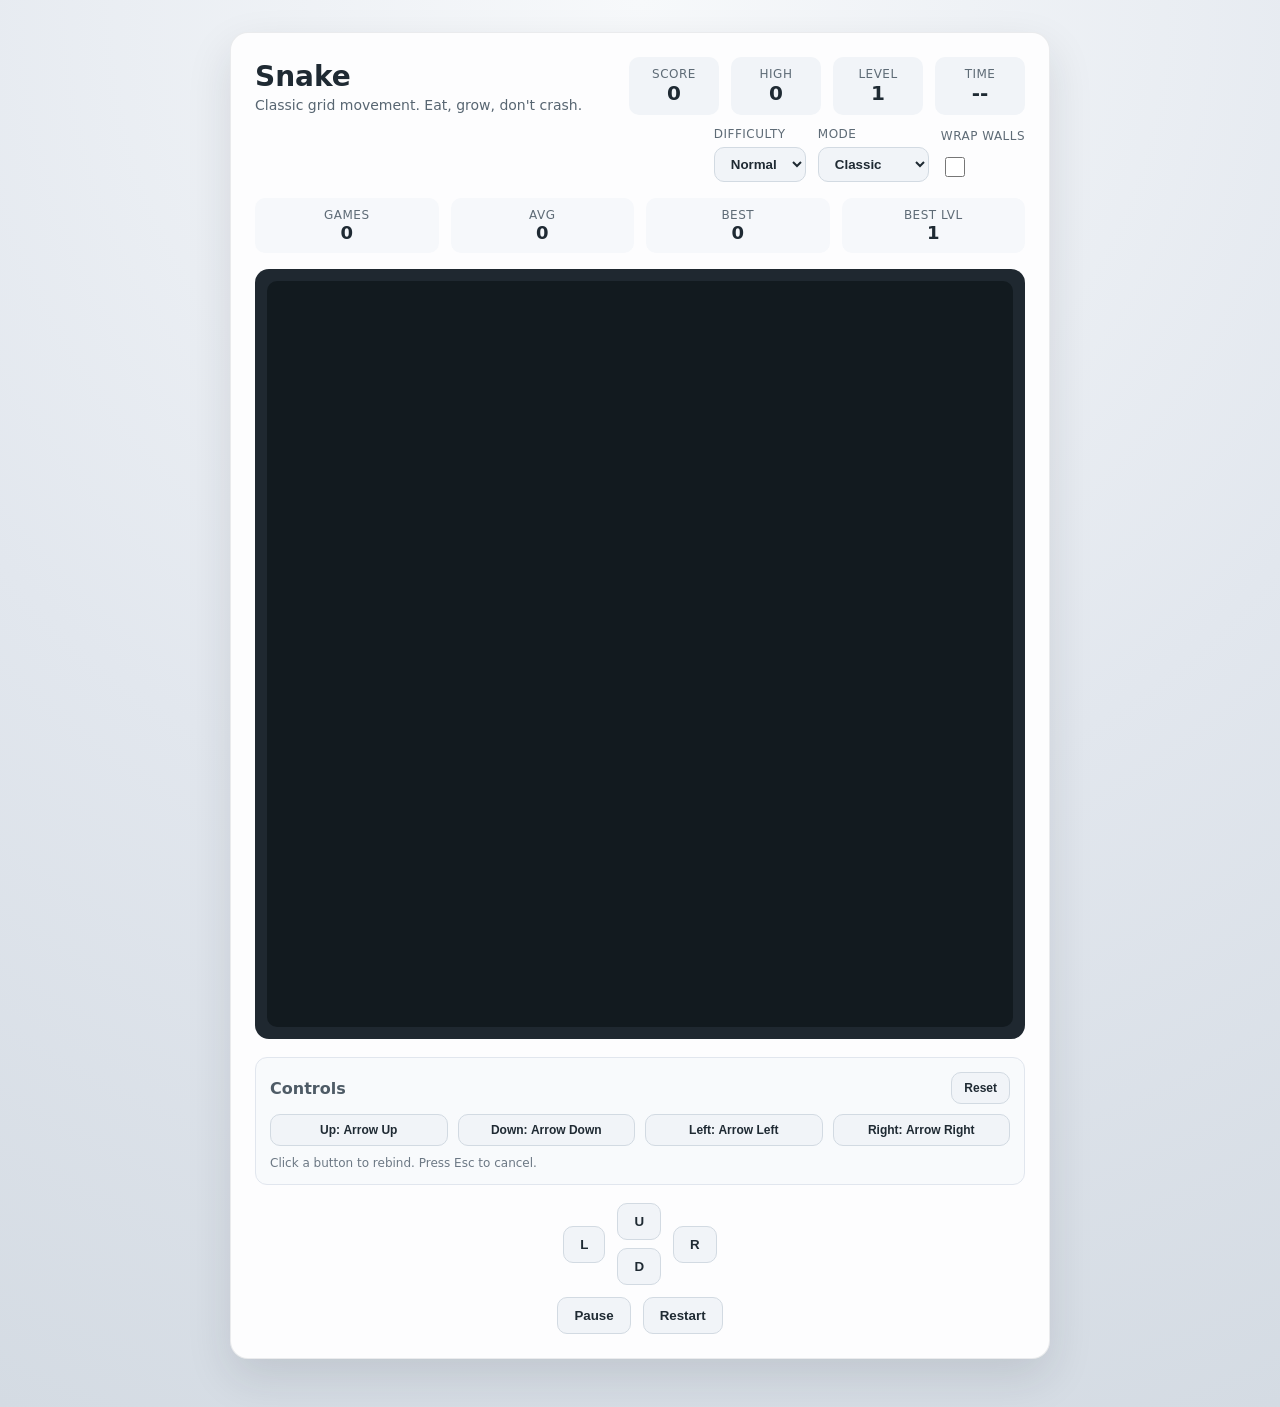
==== index.html @ 0a7a35ed "Add snake game" ====
﻿<!doctype html>
<html lang="en">
  <head>
    <meta charset="UTF-8" />
    <meta name="viewport" content="width=device-width, initial-scale=1" />
    <title>Snake</title>
    <link rel="stylesheet" href="style.css" />
  </head>
  <body>
    <main class="page">
      <section class="game-shell">
        <header class="game-header">
          <div>
            <h1>Snake</h1>
            <p class="sub">Classic grid movement. Eat, grow, don't crash.</p>
          </div>
          <div class="scoreboard">
            <div class="score">
              <span>Score</span>
              <strong id="score">0</strong>
            </div>
            <div class="score">
              <span>High</span>
              <strong id="highScore">0</strong>
            </div>
            <div class="score">
              <span>Level</span>
              <strong id="levelLabel">1</strong>
            </div>
            <div class="score">
              <span>Time</span>
              <strong id="timeLabel">--</strong>
            </div>
          </div>
        </header>
        <div class="toolbar">
          <label class="difficulty">
            <span>Difficulty</span>
            <select id="difficultySelect">
              <option value="easy">Easy</option>
              <option value="normal" selected>Normal</option>
              <option value="hard">Hard</option>
            </select>
          </label>
          <label class="difficulty">
            <span>Mode</span>
            <select id="modeSelect">
              <option value="classic" selected>Classic</option>
              <option value="timed">Timed 60s</option>
            </select>
          </label>
          <label class="toggle">
            <span>Wrap Walls</span>
            <input id="wrapToggle" type="checkbox" />
          </label>
        </div>
        <div class="stats">
          <div class="stat">
            <span>Games</span>
            <strong id="gamesPlayed">0</strong>
          </div>
          <div class="stat">
            <span>Avg</span>
            <strong id="avgScore">0</strong>
          </div>
          <div class="stat">
            <span>Best</span>
            <strong id="bestScore">0</strong>
          </div>
          <div class="stat">
            <span>Best Lvl</span>
            <strong id="bestLevel">1</strong>
          </div>
        </div>
        <div class="game-area">
          <canvas id="board" width="480" height="480" aria-label="Snake game board"></canvas>
          <div class="toast" id="toast">Level 2</div>
          <div class="overlay" id="overlay">
            <div class="overlay-card">
              <h2 id="statusTitle">Press Start</h2>
              <p id="statusHint">Use arrow keys, WASD, or swipe to move.</p>
              <button id="startBtn" class="primary">Start</button>
            </div>
          </div>
        </div>
        <section class="keybinds">
          <div class="keybind-row">
            <span>Controls</span>
            <button class="ghost small" id="resetKeysBtn">Reset</button>
          </div>
          <div class="keybind-grid">
            <button class="ghost small keybind" data-bind="up">Up: <strong id="bindUp">Arrow Up</strong></button>
            <button class="ghost small keybind" data-bind="down">Down: <strong id="bindDown">Arrow Down</strong></button>
            <button class="ghost small keybind" data-bind="left">Left: <strong id="bindLeft">Arrow Left</strong></button>
            <button class="ghost small keybind" data-bind="right">Right: <strong id="bindRight">Arrow Right</strong></button>
          </div>
          <p class="hint">Click a button to rebind. Press Esc to cancel.</p>
        </section>
        <footer class="controls">
          <div class="control-row">
            <button class="ghost" data-action="left">L</button>
            <div class="stack">
              <button class="ghost" data-action="up">U</button>
              <button class="ghost" data-action="down">D</button>
            </div>
            <button class="ghost" data-action="right">R</button>
          </div>
          <div class="control-row">
            <button class="ghost" id="pauseBtn">Pause</button>
            <button class="ghost" id="restartBtn">Restart</button>
          </div>
        </footer>
      </section>
    </main>
    <script src="game.js"></script>
  </body>
</html>
---- style.css ----
﻿:root {
  color-scheme: light;
  font-family: "Segoe UI", system-ui, sans-serif;
  background-color: #eef2f5;
  color: #1f2a33;
}

* {
  box-sizing: border-box;
}

body {
  margin: 0;
  min-height: 100vh;
  background: radial-gradient(circle at top, #f7f9fb, #e2e7ee 55%, #d4dbe3 100%);
}

.page {
  display: flex;
  justify-content: center;
  padding: 32px 16px 48px;
}

.game-shell {
  width: min(820px, 100%);
  background: #fdfdfe;
  border-radius: 18px;
  padding: 24px;
  box-shadow: 0 18px 45px rgba(22, 31, 39, 0.12);
  border: 1px solid rgba(20, 34, 46, 0.08);
}

.game-header {
  display: flex;
  justify-content: space-between;
  gap: 16px;
  align-items: center;
  margin-bottom: 12px;
}

h1 {
  margin: 0 0 4px;
  font-size: 28px;
}

.sub {
  margin: 0;
  color: #586672;
  font-size: 14px;
}

.scoreboard {
  display: flex;
  gap: 12px;
  flex-wrap: wrap;
  justify-content: flex-end;
}

.score {
  background: #f1f4f8;
  border-radius: 10px;
  padding: 10px 14px;
  min-width: 90px;
  text-align: center;
}

.score span {
  display: block;
  color: #5e6b76;
  font-size: 12px;
  letter-spacing: 0.04em;
  text-transform: uppercase;
}

.score strong {
  font-size: 20px;
}

.toolbar {
  display: flex;
  justify-content: flex-end;
  gap: 12px;
  margin-bottom: 16px;
  flex-wrap: wrap;
}

.difficulty {
  display: grid;
  gap: 6px;
  font-size: 12px;
  color: #5e6b76;
  text-transform: uppercase;
  letter-spacing: 0.04em;
}

.difficulty select {
  border: 1px solid #d2dae2;
  border-radius: 10px;
  padding: 8px 12px;
  font-weight: 600;
  color: #1f2a33;
  background: #f1f4f8;
}

.toggle {
  display: grid;
  gap: 6px;
  font-size: 12px;
  color: #5e6b76;
  text-transform: uppercase;
  letter-spacing: 0.04em;
  align-items: center;
}

.toggle input {
  accent-color: #4fa96b;
  width: 20px;
  height: 20px;
}

.stats {
  display: grid;
  grid-template-columns: repeat(auto-fit, minmax(120px, 1fr));
  gap: 12px;
  margin-bottom: 16px;
}

.stat {
  background: #f6f8fb;
  border-radius: 10px;
  padding: 10px 14px;
  text-align: center;
}

.stat span {
  display: block;
  color: #5e6b76;
  font-size: 12px;
  letter-spacing: 0.04em;
  text-transform: uppercase;
}

.stat strong {
  font-size: 18px;
}

.game-area {
  position: relative;
  border-radius: 14px;
  padding: 12px;
  background: #1f2830;
}

canvas {
  width: 100%;
  height: auto;
  display: block;
  background: #121a1f;
  border-radius: 10px;
}

.toast {
  position: absolute;
  top: 18px;
  right: 24px;
  background: rgba(15, 20, 25, 0.75);
  color: #f4f7f9;
  padding: 8px 12px;
  border-radius: 10px;
  font-size: 12px;
  letter-spacing: 0.03em;
  opacity: 0;
  transform: translateY(-6px);
  transition: opacity 120ms ease-out, transform 120ms ease-out;
  pointer-events: none;
}

.toast.show {
  opacity: 1;
  transform: translateY(0);
}

.overlay {
  position: absolute;
  inset: 12px;
  display: flex;
  justify-content: center;
  align-items: center;
  background: rgba(10, 15, 20, 0.62);
  border-radius: 10px;
  opacity: 0;
  pointer-events: none;
  transition: opacity 120ms ease-out;
}

.overlay.show {
  opacity: 1;
  pointer-events: auto;
}

.overlay-card {
  text-align: center;
  color: #f6f7f8;
  max-width: 280px;
}

.overlay-card h2 {
  margin: 0 0 8px;
}

.overlay-card p {
  margin: 0 0 16px;
  color: #ced5dc;
}

.primary {
  background: #4fa96b;
  color: #f7fbf9;
  border: none;
  border-radius: 10px;
  padding: 10px 18px;
  font-weight: 600;
  cursor: pointer;
}

.keybinds {
  margin-top: 18px;
  background: #f8fafc;
  border-radius: 12px;
  padding: 14px;
  border: 1px solid #e1e6ee;
}

.keybind-row {
  display: flex;
  justify-content: space-between;
  align-items: center;
  margin-bottom: 10px;
  font-weight: 600;
  color: #4e5b66;
}

.keybind-grid {
  display: grid;
  grid-template-columns: repeat(auto-fit, minmax(140px, 1fr));
  gap: 10px;
}

.hint {
  margin: 10px 0 0;
  font-size: 12px;
  color: #6c7884;
}

.controls {
  margin-top: 18px;
  display: flex;
  flex-direction: column;
  gap: 12px;
}

.control-row {
  display: flex;
  justify-content: center;
  align-items: center;
  gap: 12px;
}

.stack {
  display: grid;
  gap: 8px;
}

button.ghost {
  background: #f1f4f8;
  border: 1px solid #d2dae2;
  border-radius: 10px;
  padding: 10px 16px;
  font-weight: 600;
  color: #1f2a33;
  cursor: pointer;
}

button.ghost.small {
  padding: 8px 12px;
  font-size: 12px;
}

button.ghost:active {
  transform: scale(0.98);
}

button.ghost.listening {
  border-color: #4fa96b;
  color: #2c6b40;
}

@media (max-width: 640px) {
  .game-header {
    flex-direction: column;
    align-items: flex-start;
  }

  .toolbar {
    justify-content: flex-start;
  }

  .controls {
    margin-top: 16px;
  }
}
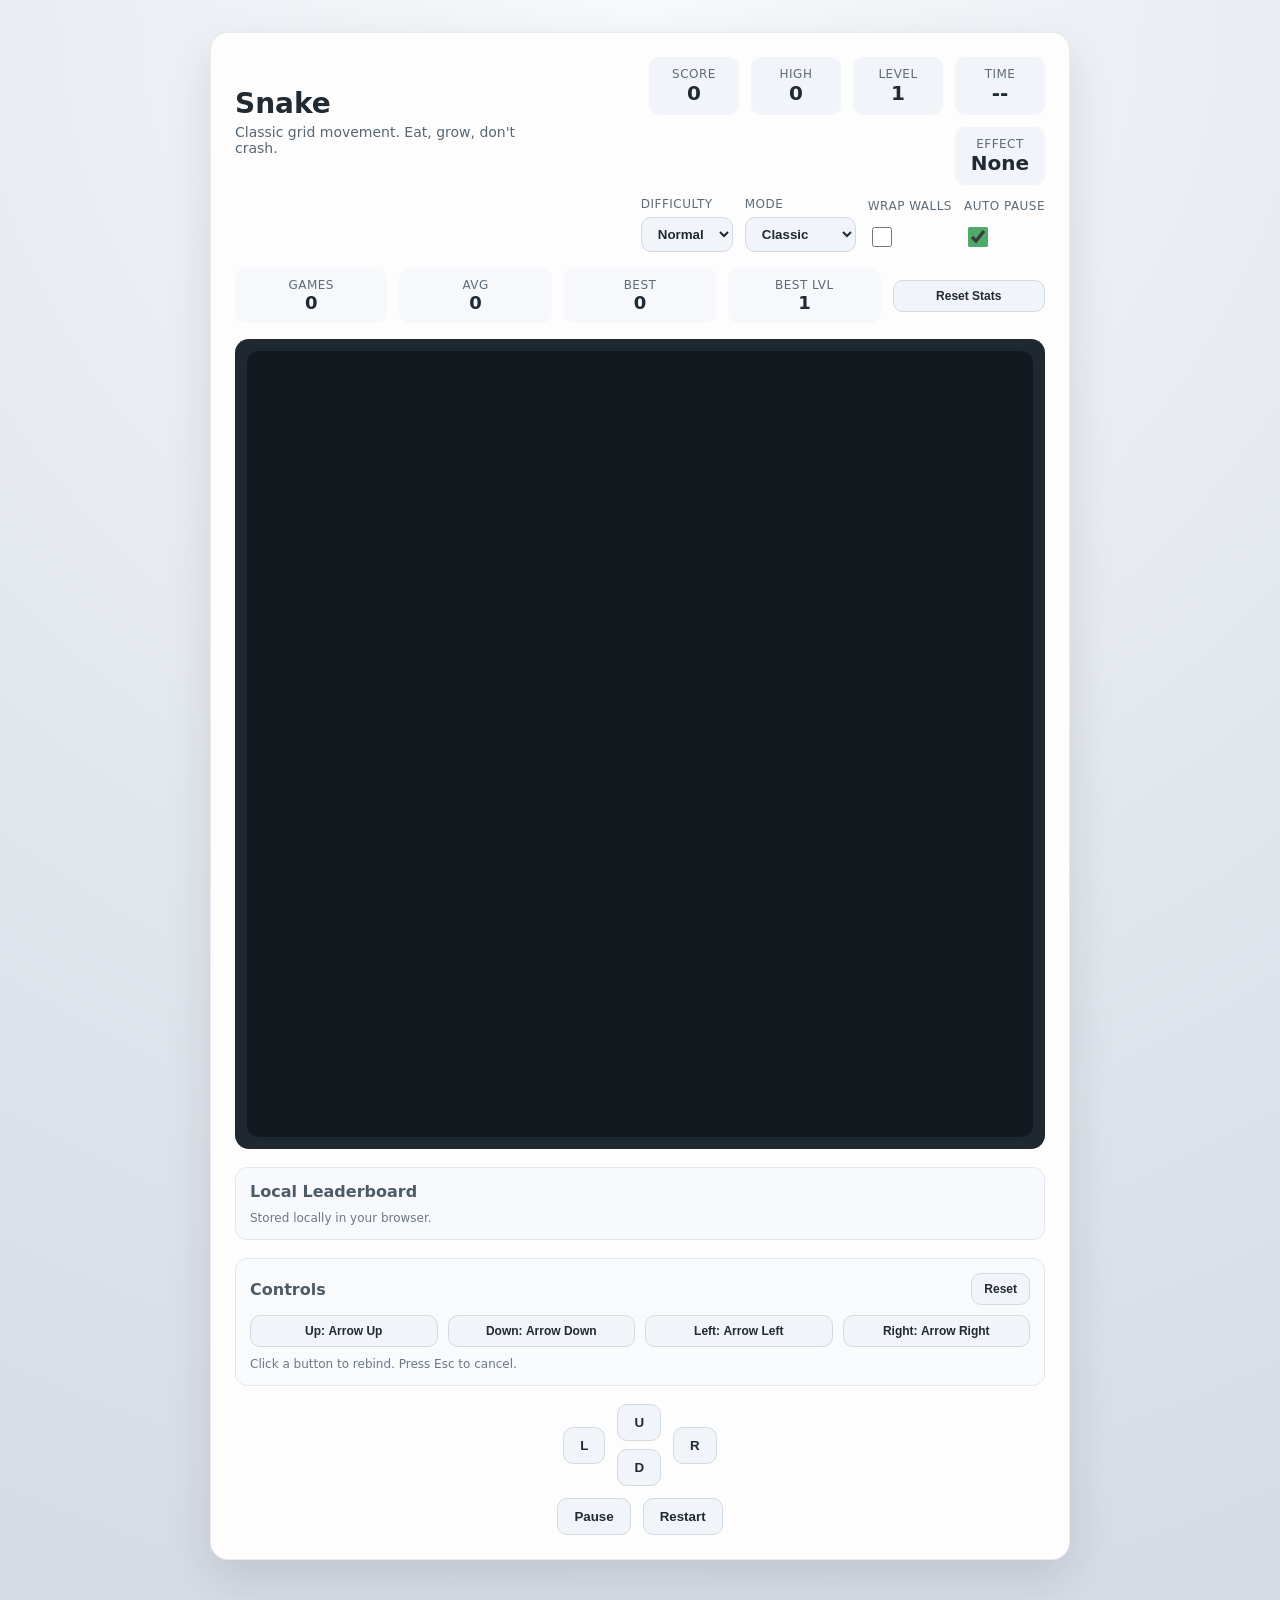
==== commit d12efb24: "Expand gameplay UI, stats, and settings" ====
--- a/index.html
+++ b/index.html
@@ -31,6 +31,10 @@
               <span>Time</span>
               <strong id="timeLabel">--</strong>
             </div>
+            <div class="score">
+              <span>Effect</span>
+              <strong id="effectLabel">None</strong>
+            </div>
           </div>
         </header>
         <div class="toolbar">
@@ -53,6 +57,10 @@
             <span>Wrap Walls</span>
             <input id="wrapToggle" type="checkbox" />
           </label>
+          <label class="toggle">
+            <span>Auto Pause</span>
+            <input id="autoPauseToggle" type="checkbox" checked />
+          </label>
         </div>
         <div class="stats">
           <div class="stat">
@@ -71,6 +79,7 @@
             <span>Best Lvl</span>
             <strong id="bestLevel">1</strong>
           </div>
+          <button class="ghost small" id="resetStatsBtn">Reset Stats</button>
         </div>
         <div class="game-area">
           <canvas id="board" width="480" height="480" aria-label="Snake game board"></canvas>
@@ -83,6 +92,13 @@
             </div>
           </div>
         </div>
+        <section class="leaderboard">
+          <div class="keybind-row">
+            <span>Local Leaderboard</span>
+          </div>
+          <ol class="leader-list" id="leaderList"></ol>
+          <p class="hint">Stored locally in your browser.</p>
+        </section>
         <section class="keybinds">
           <div class="keybind-row">
             <span>Controls</span>
--- a/style.css
+++ b/style.css
@@ -22,7 +22,7 @@
 }
 
 .game-shell {
-  width: min(820px, 100%);
+  width: min(860px, 100%);
   background: #fdfdfe;
   border-radius: 18px;
   padding: 24px;
@@ -123,6 +123,7 @@
   grid-template-columns: repeat(auto-fit, minmax(120px, 1fr));
   gap: 12px;
   margin-bottom: 16px;
+  align-items: center;
 }
 
 .stat {
@@ -223,6 +224,32 @@
   cursor: pointer;
 }
 
+.leaderboard {
+  margin-top: 18px;
+  background: #f7f9fc;
+  border-radius: 12px;
+  padding: 14px;
+  border: 1px solid #e1e6ee;
+}
+
+.leader-list {
+  margin: 10px 0 0;
+  padding-left: 18px;
+  color: #2b3741;
+}
+
+.leader-item {
+  display: flex;
+  justify-content: space-between;
+  padding: 4px 0;
+  font-size: 14px;
+}
+
+.leader-item span {
+  color: #5e6b76;
+  font-size: 12px;
+}
+
 .keybinds {
   margin-top: 18px;
   background: #f8fafc;
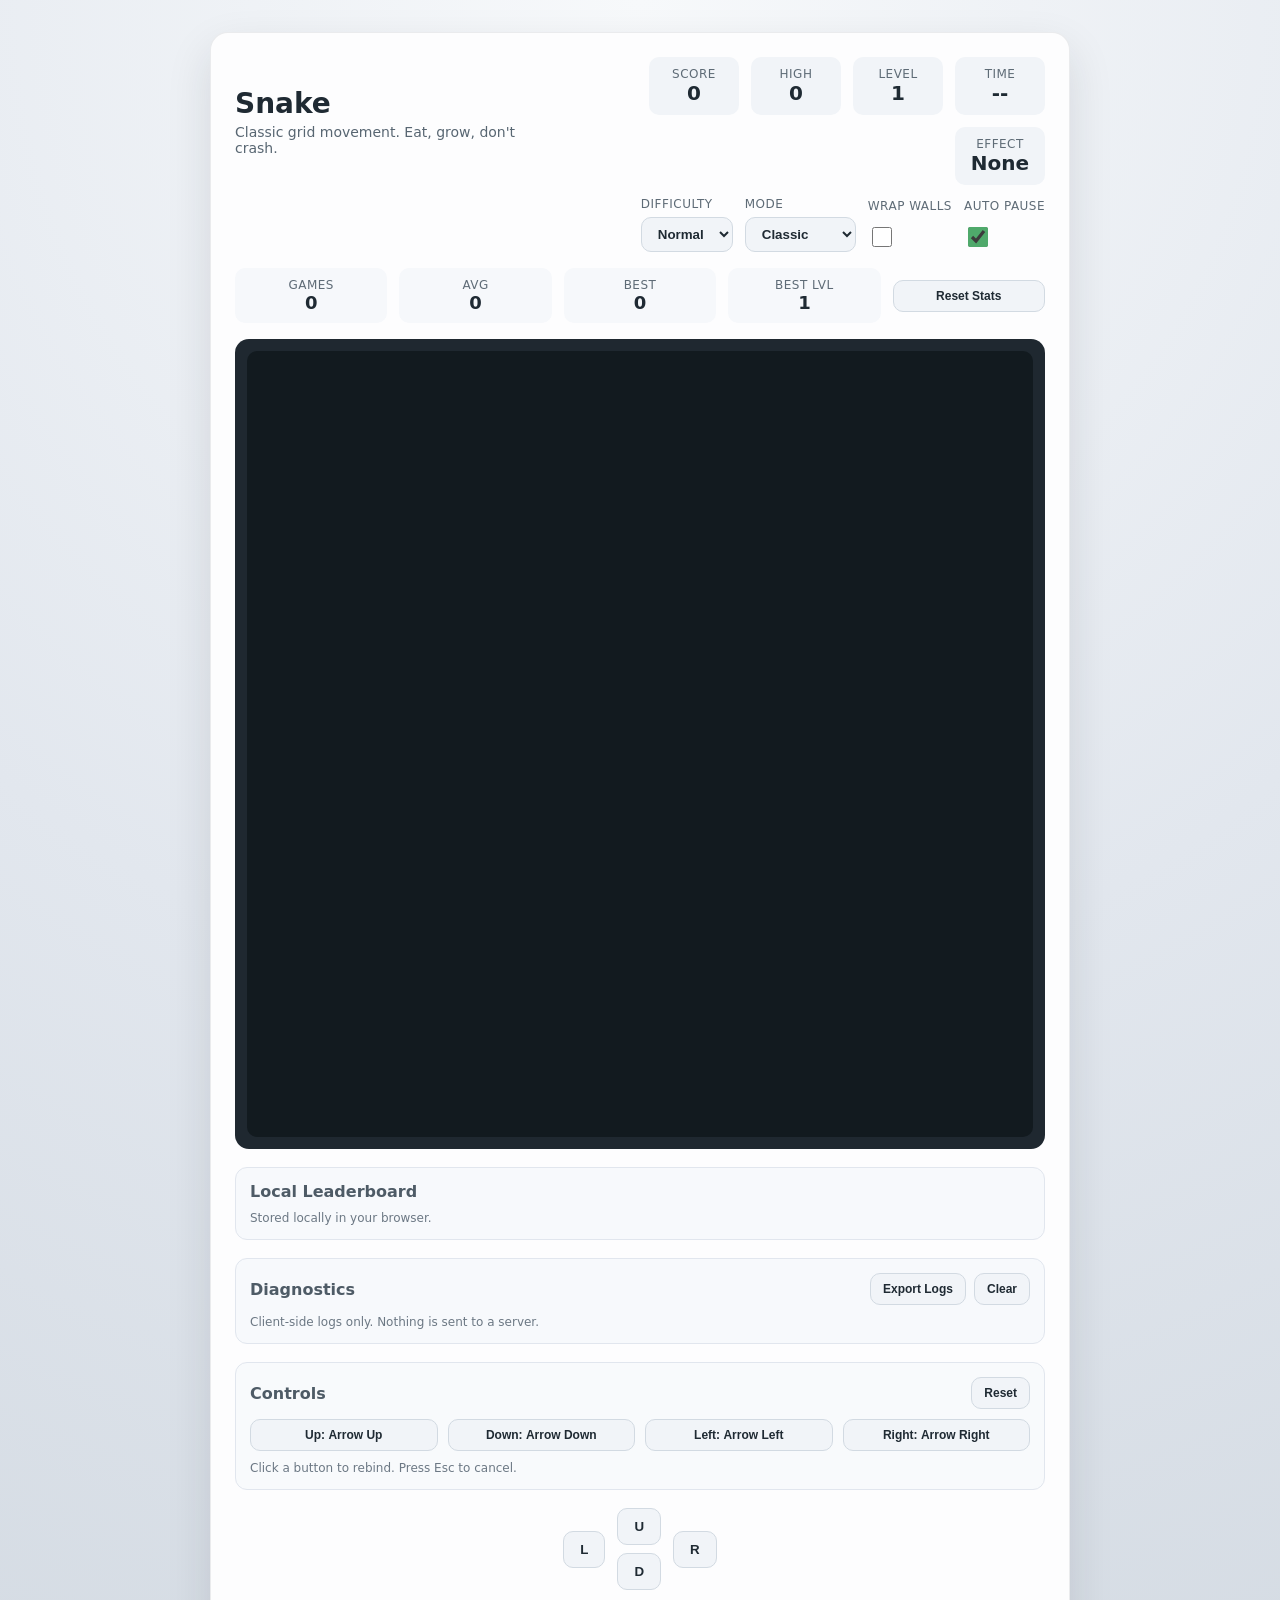
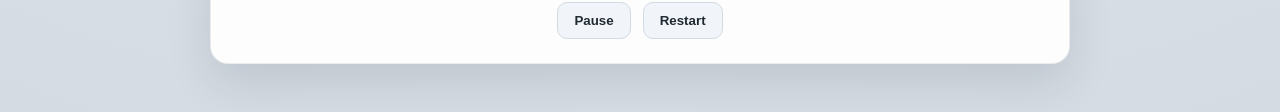
==== commit db19f3fb: "Add diagnostics panel, release workflow, and health check" ====
--- a/index.html
+++ b/index.html
@@ -4,6 +4,9 @@
     <meta charset="UTF-8" />
     <meta name="viewport" content="width=device-width, initial-scale=1" />
     <title>Snake</title>
+    <meta name="theme-color" content="#1f2830" />
+    <link rel="manifest" href="manifest.json" />
+    <link rel="icon" href="icon.svg" type="image/svg+xml" />
     <link rel="stylesheet" href="style.css" />
   </head>
   <body>
@@ -99,6 +102,17 @@
           <ol class="leader-list" id="leaderList"></ol>
           <p class="hint">Stored locally in your browser.</p>
         </section>
+        <section class="diagnostics">
+          <div class="keybind-row">
+            <span>Diagnostics</span>
+            <div class="diag-actions">
+              <button class="ghost small" id="exportLogsBtn">Export Logs</button>
+              <button class="ghost small" id="clearLogsBtn">Clear</button>
+            </div>
+          </div>
+          <ul class="log-list" id="logList"></ul>
+          <p class="hint">Client-side logs only. Nothing is sent to a server.</p>
+        </section>
         <section class="keybinds">
           <div class="keybind-row">
             <span>Controls</span>
--- a/style.css
+++ b/style.css
@@ -224,7 +224,8 @@
   cursor: pointer;
 }
 
-.leaderboard {
+.leaderboard,
+.diagnostics {
   margin-top: 18px;
   background: #f7f9fc;
   border-radius: 12px;
@@ -246,6 +247,29 @@
 }
 
 .leader-item span {
+  color: #5e6b76;
+  font-size: 12px;
+}
+
+.diag-actions {
+  display: flex;
+  gap: 8px;
+}
+
+.log-list {
+  margin: 10px 0 0;
+  padding-left: 18px;
+  color: #2b3741;
+}
+
+.log-item {
+  display: flex;
+  justify-content: space-between;
+  padding: 4px 0;
+  font-size: 13px;
+}
+
+.log-item span {
   color: #5e6b76;
   font-size: 12px;
 }
